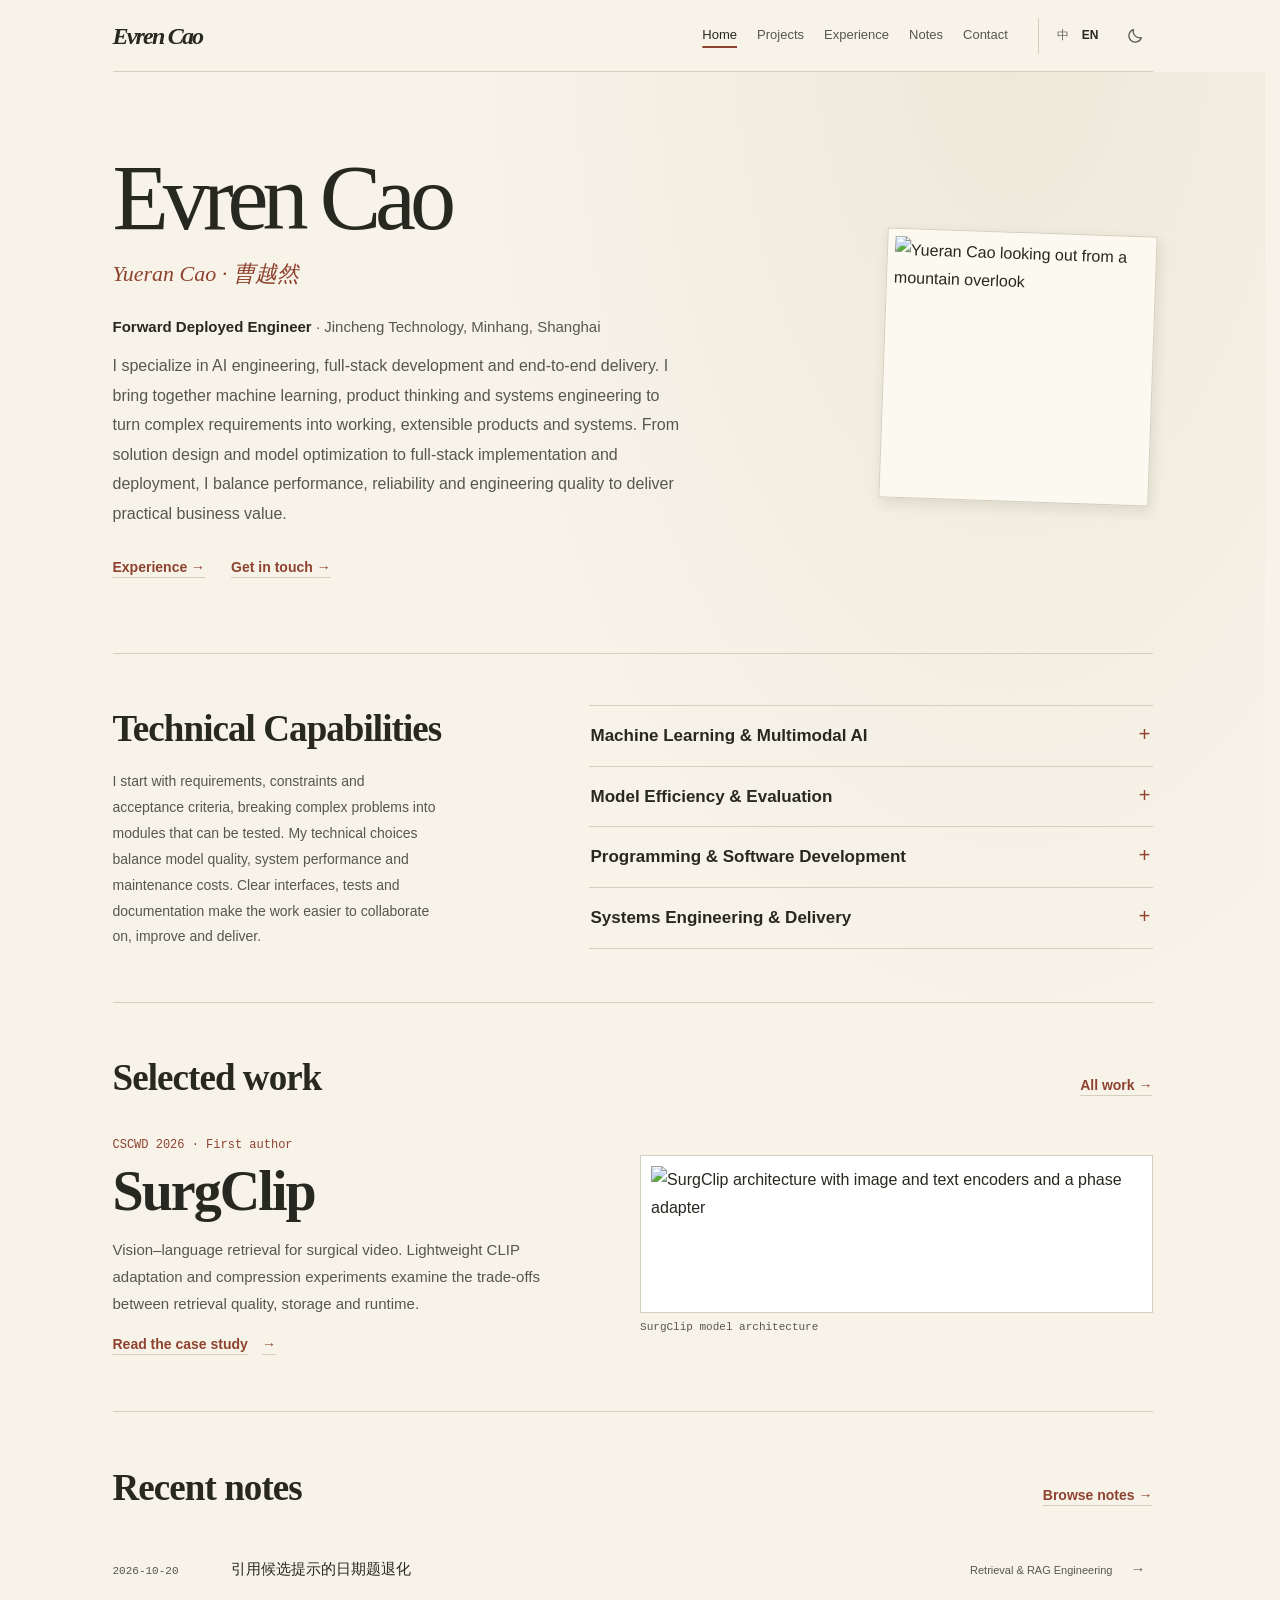
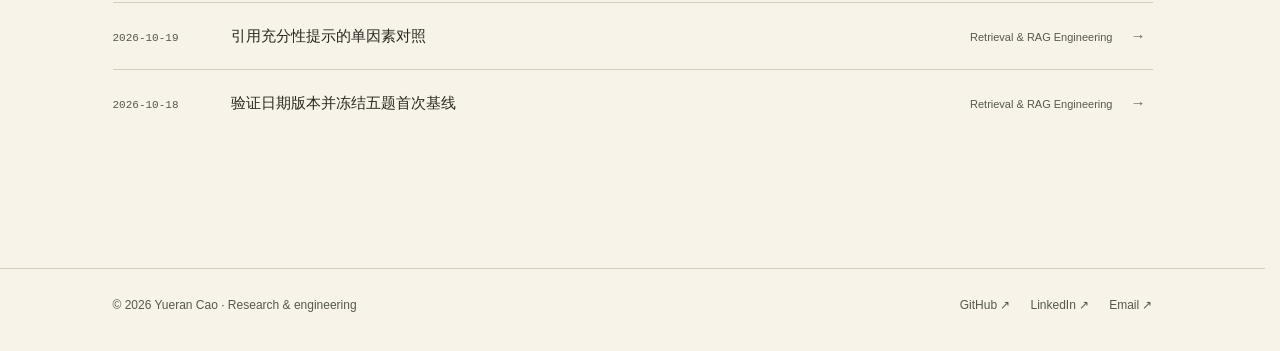
==== en/index.html @ 2ccb67a1 "Give the bilingual portfolio a portrait-led layout and a quieter reading experience" ====
<!doctype html>
<html lang="en"><head>
<meta charset="utf-8"><meta name="viewport" content="width=device-width,initial-scale=1"><title>Yueran Cao · Research &amp; Engineering</title>
<meta name="description" content="Yueran (Evren) Cao, Forward Deployed Engineer at Jincheng Technology. AI engineering, full-stack development and end-to-end delivery, turning complex requirements into working products and systems."><meta name="theme-color" content="#f7f3e9">
<meta property="og:type" content="website"><meta property="og:title" content="Yueran Cao · Research &amp; Engineering"><meta property="og:description" content="Yueran (Evren) Cao, Forward Deployed Engineer at Jincheng Technology. AI engineering, full-stack development and end-to-end delivery, turning complex requirements into working products and systems."><meta property="og:url" content="https://yuerancao2001.github.io/en/"><meta property="og:locale" content="en_US">
<meta property="og:image" content="https://yuerancao2001.github.io/assets/portfolio/og.png?v=work-focus-20261020"><meta property="og:image:width" content="1200"><meta property="og:image:height" content="630"><meta property="og:image:alt" content="Yueran Cao — AI Engineering & Software Systems">
<meta name="twitter:card" content="summary_large_image"><meta name="twitter:title" content="Yueran Cao · Research &amp; Engineering"><meta name="twitter:description" content="Yueran (Evren) Cao, Forward Deployed Engineer at Jincheng Technology. AI engineering, full-stack development and end-to-end delivery, turning complex requirements into working products and systems."><meta name="twitter:image" content="https://yuerancao2001.github.io/assets/portfolio/og.png?v=work-focus-20261020">
<link rel="canonical" href="https://yuerancao2001.github.io/en/"><link rel="alternate" hreflang="zh-CN" href="https://yuerancao2001.github.io/"><link rel="alternate" hreflang="en" href="https://yuerancao2001.github.io/en/"><link rel="alternate" hreflang="x-default" href="https://yuerancao2001.github.io/">
<link rel="icon" type="image/svg+xml" href="/assets/favicon.svg?v=folio-20261118">
<script>try{const p=localStorage.getItem('portfolio-theme');document.documentElement.dataset.theme=p&&p!=='system'?p:(matchMedia('(prefers-color-scheme:dark)').matches?'dark':'light')}catch{}</script>
<link rel="stylesheet" href="/assets/portfolio/site.css?v=folio-20261118">
<script type="application/ld+json">{"@context":"https://schema.org","@type":"Person","name":"Yueran Cao","alternateName":"Evren Cao","url":"https://yuerancao2001.github.io/","image":"https://avatars.githubusercontent.com/u/88085354?v=4","jobTitle":"Forward Deployed Engineer","worksFor":{"@type":"Organization","name":"Jincheng Technology"},"alumniOf":[{"@type":"CollegeOrUniversity","name":"Georgetown University"},{"@type":"CollegeOrUniversity","name":"Xi'an Jiaotong-Liverpool University"}],"sameAs":["https://github.com/YueranCao2001","https://www.linkedin.com/in/yueran-cao-50bb88328/","https://www.kaggle.com/yuerancao2001","https://huggingface.co/YueranCao2001"]}</script>
</head><body data-initial-view="home">
<a class="skip-link" href="#main">Skip to main content</a>
<header class="site-header" id="site-header"><div class="container header-inner"><a class="brand" href="#home"><span class="wordmark">Evren Cao</span></a><nav class="primary-nav" aria-label="Main navigation"><a href="#home" aria-current="page">Home</a><a href="#projects">Projects</a><a href="#experience">Experience</a><a href="#learning">Notes</a><a href="#contact">Contact</a></nav><div class="header-controls"><div class="language-switch"><button type="button" data-language="zh" aria-pressed="false">中</button><button type="button" data-language="en" aria-pressed="true">EN</button></div></div></div></header>
<main id="main" tabindex="-1"><div class="container home-page"><section class="portrait-intro" aria-labelledby="home-title">
    <div class="intro-name"><h1 id="home-title">Evren Cao</h1><p class="alternate-name">Yueran Cao · 曹越然</p></div>
    <div class="intro-bio">
      <p class="job-line">Forward Deployed Engineer <span>· Jincheng Technology, Minhang, Shanghai</span></p>
      <p class="hero-copy">I specialize in AI engineering, full-stack development and end-to-end delivery. I bring together machine learning, product thinking and systems engineering to turn complex requirements into working, extensible products and systems. From solution design and model optimization to full-stack implementation and deployment, I balance performance, reliability and engineering quality to deliver practical business value.</p>
      <div class="intro-links"><a href="#experience">Experience <span aria-hidden="true">→</span></a><a href="#contact">Get in touch <span aria-hidden="true">→</span></a></div>
    </div>
    <div class="portrait-print"><img width="460" height="460" alt="Yueran Cao looking out from a mountain overlook" fetchpriority="high" src="https://avatars.githubusercontent.com/u/88085354?v=4&s=460"></div>
  </section><section class="expertise" id="skills" aria-labelledby="skills-title"><div class="expertise-intro"><h2 id="skills-title">Technical Capabilities</h2><p>I start with requirements, constraints and acceptance criteria, breaking complex problems into modules that can be tested. My technical choices balance model quality, system performance and maintenance costs. Clear interfaces, tests and documentation make the work easier to collaborate on, improve and deliver.</p></div><div class="expertise-list"><details><summary>Machine Learning & Multimodal AI</summary><div class="skill-detail"><p class="skill-copy">I work across computer vision, natural language processing and multimodal learning, connecting model foundations with representation methods and experimental implementation. My interests include vision–language models, LLMs, modality alignment and domain adaptation. Through training, fine-tuning and debugging, I examine how architecture, training strategies and failure modes shape model performance.</p><p class="skill-stack">PyTorch · Transformers · OpenCV</p></div></details><details><summary>Model Efficiency & Evaluation</summary><div class="skill-detail"><p class="skill-copy">I evaluate models across accuracy, robustness, compute and storage. Through quantization, compression, representation optimization, benchmarking and error analysis, I examine the benefits, limits and engineering trade-offs of an approach. I also follow distillation and pruning, emphasizing reproducible experiments, performance analysis and clearly defined evaluation protocols.</p><p class="skill-stack">INT8 · PQ · Benchmarking · Error analysis</p></div></details><details><summary>Programming & Software Development</summary><div class="skill-detail"><p class="skill-copy">Python is my primary language, complemented by C++, Java and SQL. I translate problems into clear data structures, algorithms and module boundaries across data processing, computational logic, database interactions and backend development. I prioritize correctness, runtime efficiency, readability and maintainability, using debugging and testing to improve implementation quality.</p><p class="skill-stack">Python · C++ · Java · SQL<br>NumPy · Pandas · Scikit-learn</p></div></details><details><summary>Systems Engineering & Delivery</summary><div class="skill-detail"><p class="skill-copy">I connect requirements, software implementation and runtime environments across the path from development to deployment. My experience covers backend development, API design, database interactions, component integration, containerization and integration testing. Clear interface contracts, version control, continuous integration and technical documentation support stable operation, extensibility and maintenance.</p><p class="skill-stack">FastAPI · Docker · Linux · Git<br>REST API · SQL · GitHub Actions</p></div></details></div></section></div></main>
<noscript><div class="container noscript-message"><p>Interactive navigation and the notebook reader require JavaScript. You can also explore the original work below.</p><p><a href="https://github.com/YueranCao2001/surgclip">SurgClip ↗</a> · <a href="https://github.com/YueranCao2001/learning-record">Learning notes ↗</a> · <a href="mailto:yuerancao2001@163.com">Email ↗</a></p></div></noscript>
<footer class="site-footer" id="site-footer"><div class="container footer-inner"><span>© 2026 Yueran Cao</span><div class="footer-links"><a href="https://github.com/YueranCao2001">GitHub ↗</a><a href="mailto:yuerancao2001@163.com">Email ↗</a></div></div></footer>
<div class="reading-progress" id="reading-progress" aria-hidden="true" hidden></div><div id="toast" class="toast" role="status" aria-live="polite" hidden></div>
<script type="module" src="/assets/portfolio/app.js?v=folio-20261118"></script>
</body></html>
---- assets/portfolio/site.css ----
/* Evren Cao — a quiet, content-first portfolio. */
:root{color-scheme:light;--bg:#f7f8fa;--surface:#fff;--surface-soft:#f0f2f5;--text:#1c2027;--muted:#616976;--faint:#7a818c;--line:#dfe3e9;--accent:#1663c7;--accent-soft:#eaf2ff;--header:rgba(247,248,250,.92);--shadow:0 8px 32px #1b2b4410;--radius:18px;--sans:-apple-system,BlinkMacSystemFont,"Segoe UI","PingFang SC","Microsoft YaHei",sans-serif;--mono:"SFMono-Regular",Consolas,"Liberation Mono",monospace}
:root[data-theme="dark"]{color-scheme:dark;--bg:#111318;--surface:#191c23;--surface-soft:#21252e;--text:#e9edf3;--muted:#a8b0bd;--faint:#939dad;--line:#303641;--accent:#82b5ff;--accent-soft:#20334e;--header:rgba(17,19,24,.94);--shadow:0 8px 32px #0002}
*{box-sizing:border-box}html{scroll-padding-top:112px;scrollbar-gutter:stable}body{margin:0;background:var(--bg);color:var(--text);font:16px/1.75 var(--sans);-webkit-font-smoothing:antialiased}button,input,select{font:inherit}button,a,input,select{-webkit-tap-highlight-color:transparent}a{color:var(--accent);text-underline-offset:4px}a:hover{text-decoration-thickness:2px}button{cursor:pointer}button:disabled{cursor:wait;opacity:.6}a,button,input,select{touch-action:manipulation}button:focus-visible,a:focus-visible,input:focus-visible,select:focus-visible,summary:focus-visible{outline:3px solid var(--accent);outline-offset:4px}a,button{transition:background .16s ease,color .16s ease,border-color .16s ease,box-shadow .16s ease}button:active,.button:active{transform:translateY(1px)}img{max-width:100%;height:auto}svg{vertical-align:middle}h1,h2,h3,h4,p{margin:0}h1,h2,h3,h4{color:var(--text);line-height:1.3}h1{font-size:clamp(36px,5.3vw,58px);font-weight:650;letter-spacing:-.055em}h2{font-size:28px;font-weight:650;letter-spacing:-.035em}h3{font-size:19px;font-weight:630;letter-spacing:-.02em}h4{font-size:16px;font-weight:650}p+p{margin-top:16px}ul,ol{padding-left:22px}button{color:inherit}::selection{background:var(--accent-soft);color:var(--text)}[hidden]{display:none!important}.wrap,.container{width:min(1040px,calc(100% - 56px));margin-inline:auto}.sr-only{position:absolute;width:1px;height:1px;overflow:hidden;clip-path:inset(50%);white-space:nowrap}.skip-link{position:fixed;z-index:99;left:20px;top:-80px;padding:10px 16px;border-radius:10px;background:var(--surface);color:var(--accent)}.skip-link:focus{top:12px}.site-header{position:sticky;top:0;z-index:30;background:var(--header);border-bottom:1px solid var(--line);backdrop-filter:blur(18px);-webkit-backdrop-filter:blur(18px)}.header-inner{display:flex;align-items:center;gap:28px;min-height:76px}.brand{display:flex;align-items:center;gap:10px;font-size:15px;font-weight:650;letter-spacing:-.02em;text-decoration:none;color:var(--text);white-space:nowrap}.brand-mark{display:grid;place-items:center;width:31px;height:31px;border:1px solid var(--line);border-radius:10px;background:var(--surface);font-size:11px;letter-spacing:-.03em}.primary-nav{display:flex;gap:3px;margin-left:auto}.primary-nav a{display:flex;align-items:center;justify-content:center;min-height:40px;padding:7px 12px;border-radius:9px;font-size:13px;font-weight:550;color:var(--muted);text-decoration:none;white-space:nowrap}.primary-nav a:hover{background:var(--surface-soft);color:var(--text)}.primary-nav a[aria-current="page"]{color:var(--text);background:var(--surface)}.header-controls{display:flex;align-items:center;gap:12px}.language-switch{display:flex;border-left:1px solid var(--line);padding-left:12px;gap:1px}.language-switch button{border:0;background:none;color:var(--faint);font-size:12px;padding:5px 6px;min-height:36px}.language-switch button[aria-pressed="true"]{color:var(--text);font-weight:700}.icon-button{display:inline-flex;justify-content:center;align-items:center;width:36px;height:36px;border:0;background:none;border-radius:9px;color:var(--muted)}.icon-button:hover{background:var(--surface-soft);color:var(--text)}.icon{width:18px;height:18px;fill:none;stroke:currentColor;stroke-width:1.6;stroke-linecap:round;stroke-linejoin:round}main{min-height:65vh;padding:0 0 80px}main:focus{outline:none}.page-enter{animation:page-in .2s ease-out both}@keyframes page-in{from{opacity:.55;transform:translateY(4px)}to{opacity:1;transform:none}}.eyebrow{font-family:var(--mono);font-size:11px;font-weight:550;letter-spacing:.1em;line-height:1.6;text-transform:uppercase;color:var(--muted);margin-bottom:13px}.page-heading{padding:60px 0 36px;max-width:760px}.page-heading h1{margin-bottom:18px}.lede,.intro{font-size:17px;line-height:1.85;color:var(--muted);max-width:720px}.page-heading .lede{margin-top:16px}.text-link,.plain-link{display:inline-flex;align-items:center;gap:8px;text-decoration:none;font-size:14px;font-weight:550}.button{display:inline-flex;align-items:center;justify-content:center;gap:9px;min-height:44px;padding:10px 17px;border:1px solid transparent;border-radius:10px;background:var(--accent);color:white;font-size:14px;font-weight:600;text-decoration:none}.button:hover{filter:brightness(.97)}:root[data-theme="dark"] .button{color:#101b2b}.button-secondary{background:var(--surface);color:var(--text);border-color:var(--line)}:root[data-theme="dark"] .button-secondary{color:var(--text)}.button-secondary:hover{background:var(--surface-soft);filter:none}.actions{display:flex;align-items:center;flex-wrap:wrap;gap:14px;margin-top:25px}.home-hero{display:grid;grid-template-columns:minmax(0,1fr) 230px;gap:80px;align-items:start;padding:76px 0 56px}.identity-line{display:flex;align-items:center;gap:13px;margin-bottom:28px}.avatar{width:48px;height:48px;border-radius:50%;border:1px solid var(--line);object-fit:cover}.identity-line strong{display:block;font-size:15px;font-weight:600}.identity-line small{display:block;font-size:12px;color:var(--muted)}.home-hero h1{font-size:clamp(38px,4.6vw,55px);line-height:1.23;letter-spacing:-.05em;margin-bottom:22px;text-wrap:balance}.hero-copy{font-size:17px;color:var(--muted);line-height:1.9;max-width:650px}.hero-aside{padding-top:84px}.fact-row{padding:15px 0;border-bottom:1px solid var(--line)}.fact-row:first-child{padding-top:0}.fact-row small{display:block;font-size:11px;color:var(--muted);margin-bottom:5px}.fact-row strong{font-size:14px;line-height:1.5;font-weight:600;display:block}.fact-row p{font-size:12px;color:var(--muted);line-height:1.6;margin-top:3px}.fact-row a{color:inherit;text-decoration:none}.fact-row a:hover{color:var(--accent)}.home-section{padding:38px 0;border-top:1px solid var(--line)}.section-heading{display:flex;align-items:baseline;justify-content:space-between;gap:24px;margin-bottom:24px}.section-heading h2{font-size:21px}.section-heading .text-link{font-size:13px;white-space:nowrap}.project-feature{display:grid;grid-template-columns:1.5fr 1fr;background:var(--surface);border:1px solid var(--line);border-radius:var(--radius);overflow:hidden;color:inherit;text-decoration:none}.project-feature:hover{border-color:var(--accent);box-shadow:var(--shadow)}.project-feature-copy{padding:32px}.project-feature .eyebrow{color:var(--accent);margin-bottom:12px}.project-feature h3{font-size:34px;letter-spacing:-.05em;margin-bottom:9px}.project-feature h4{font-size:17px;font-weight:550;margin-bottom:15px}.project-feature p{font-size:14px;line-height:1.8;color:var(--muted)}.project-feature-footer{display:flex;gap:14px;align-items:center;margin-top:24px;color:var(--accent);font-size:13px;font-weight:600}.project-feature-art{background:var(--surface-soft);display:flex;flex-direction:column;justify-content:center;gap:15px;padding:38px;border-left:1px solid var(--line)}.pipeline-row{display:flex;gap:7px;align-items:center;justify-content:center}.pipeline-node{display:grid;place-items:center;min-width:74px;min-height:45px;border:1px solid var(--line);border-radius:10px;background:var(--surface);font:11px/1.3 var(--mono);text-align:center;padding:8px}.pipeline-node.primary{border-color:var(--accent);color:var(--accent)}.pipeline-arrow{color:var(--faint);font-size:14px}.pipeline-caption{text-align:center;font:10px/1.6 var(--mono);letter-spacing:.08em;color:var(--muted)}.home-about{display:grid;grid-template-columns:1fr 2fr;gap:64px}.home-about>p{color:var(--muted);line-height:1.9}.mini-facts{display:flex;flex-wrap:wrap;gap:10px 20px;margin-top:20px;color:var(--muted);font-size:13px}.home-latest .note-row:last-child{border-bottom:0}.section{display:grid;grid-template-columns:215px minmax(0,1fr);gap:48px;padding:45px 0;border-top:1px solid var(--line)}.section-mark h2{font-size:24px;margin-bottom:10px}.section-mark>p:last-child:not(.eyebrow){color:var(--muted);font-size:13px}.section-body{min-width:0}.section-body>p{color:var(--muted)}.section-body>.lead{font-size:21px;line-height:1.75;letter-spacing:-.02em;color:var(--text);margin-bottom:20px}.skill-grid{display:grid;grid-template-columns:1fr 1fr;gap:28px 30px}.skill-grid>div{padding:0 0 26px;border-bottom:1px solid var(--line);min-width:0}.skill-grid h3{font-size:17px;line-height:1.5}.skill-copy{font-size:14px;line-height:1.85;color:var(--muted);margin-top:12px!important}.skill-stack{font:11px/1.9 var(--mono);color:var(--faint);margin-top:16px!important}.experience{position:relative;padding:0 0 34px;margin:0 0 32px;border-bottom:1px solid var(--line)}.experience:last-child{margin:0;padding-bottom:0;border-bottom:0}.experience-dot{display:none}.item-top{display:flex;justify-content:space-between;gap:20px;align-items:baseline}.item-top h3,.experience-body>h3{font-size:18px}.date{font:11px/1.7 var(--mono);white-space:nowrap;color:var(--muted)}.organization{color:var(--accent);font-size:13px;margin:8px 0 14px}.experience-body>p:not(.organization):not(.date),.research-role>p{color:var(--muted);font-size:14px;line-height:1.9}.fde-highlights{display:flex;gap:8px;flex-wrap:wrap;margin-top:16px}.fde-highlights span,.tag{border:1px solid var(--line);border-radius:6px;font-size:11px;line-height:1.5;padding:4px 8px;color:var(--muted);background:var(--surface)}details>summary{cursor:pointer;list-style:none;color:var(--accent);font-size:13px;font-weight:550;padding:14px 0;min-height:44px}details>summary::-webkit-details-marker{display:none}details>summary::before{content:"+";display:inline-block;margin-right:9px;width:10px}details[open]>summary::before{content:"−"}.fde-details{margin-top:9px}.fde-responsibilities{list-style:none;margin:0;padding:5px 0 0;display:grid;grid-template-columns:1fr 1fr;gap:23px 26px}.fde-responsibilities h4{font-size:14px;margin-bottom:7px}.fde-responsibilities p{color:var(--muted);font-size:13px;line-height:1.85}.research-role{padding-top:16px}.research-role+.research-role{margin-top:21px;border-top:1px solid var(--line);padding-top:22px}.research-role .item-top{margin-bottom:10px}.research-role h4{font-size:15px}.education-item{padding-bottom:28px;margin-bottom:28px;border-bottom:1px solid var(--line)}.education-item:last-child{border:0;margin:0;padding:0}.degree{font-size:14px;margin:8px 0 12px}.description{font-size:14px;line-height:1.85;color:var(--muted)}.contact-section{border:0;padding-top:20px}.contact-section .section-mark{display:none}.contact-section{display:block;max-width:780px}.contact-text{font-size:21px;line-height:1.8;letter-spacing:-.02em;margin-bottom:35px}.contact-email-list{list-style:none;padding:0;margin:10px 0 0}.contact-email-row{display:flex;gap:20px;align-items:center;justify-content:space-between;border-top:1px solid var(--line);padding:18px 0}.contact-email-info{min-width:0}.email-service{display:block;font:11px/1.6 var(--mono);color:var(--muted);margin-bottom:5px}.contact-link{font-size:19px;letter-spacing:-.02em;overflow-wrap:anywhere;text-decoration:none;color:var(--text)}.contact-link:hover{color:var(--accent)}.copy-email,.share-project{border:1px solid var(--line);border-radius:8px;background:var(--surface);padding:8px 11px;display:flex;gap:8px;align-items:center;font-size:12px;min-height:38px;white-space:nowrap;color:var(--muted)}.copy-email:hover,.share-project:hover{color:var(--accent);border-color:var(--accent)}.contact-bottom{display:flex;flex-wrap:wrap;gap:12px 20px;border-top:1px solid var(--line);padding-top:25px;margin-top:8px}.contact-bottom a{font-size:14px;text-decoration:none}.contact-bottom>span{font-size:12px;color:var(--muted);margin-left:auto}.interests{font-size:14px;color:var(--muted);margin-top:30px!important}.copy-feedback,.share-project-status{font-size:12px;color:var(--accent)}.copy-feedback:empty,.share-project-status:empty{display:none}.site-footer{border-top:1px solid var(--line);padding:26px 0 35px}.footer-inner{display:flex;justify-content:space-between;gap:20px;font-size:12px;color:var(--muted)}.footer-links{display:flex;gap:20px}.footer-links a{color:var(--muted);text-decoration:none}.footer-links a:hover{color:var(--accent)}.toast{position:fixed;left:50%;bottom:28px;transform:translateX(-50%);z-index:80;background:var(--text);color:var(--bg);border-radius:12px;padding:10px 18px;box-shadow:var(--shadow);font-size:13px;max-width:calc(100% - 40px);text-align:center}.back-link{display:inline-flex;align-items:center;gap:8px;text-decoration:none;color:var(--muted);font-size:13px;padding:28px 0 8px}.back-link:hover{color:var(--accent)}
/* Research case study */
.project-page .wrap{width:100%}.project-page .hero{padding:26px 0 32px}.project-page .hero .eyebrow{margin-bottom:22px}.hero-grid{display:grid;grid-template-columns:1.3fr 1fr;gap:48px;align-items:start}.project-page .hero h1{font-size:58px;letter-spacing:-.065em;margin-bottom:12px}.project-page .hero h1 span{color:var(--accent)}.project-page .hero h2{font-size:24px;line-height:1.5;margin-bottom:20px;letter-spacing:-.03em}.project-page .intro{font-size:15px;line-height:1.85}.project-page .actions{gap:12px}.result-card{border:1px solid var(--line);border-radius:var(--radius);background:var(--surface);padding:26px}.card-top{display:flex;align-items:center;justify-content:space-between;gap:8px;font:10px/1.5 var(--mono);color:var(--muted)}.metric-switch{display:flex;gap:2px;background:var(--surface-soft);padding:3px;border-radius:7px}.metric-switch button{border:0;border-radius:5px;background:none;color:var(--muted);padding:4px 8px;font:11px/1.5 var(--mono);min-height:28px}.metric-switch button[aria-pressed="true"]{background:var(--surface);color:var(--text);box-shadow:0 1px 4px #0001}.score{font-size:65px;font-weight:600;letter-spacing:-.065em;line-height:1.2;margin:24px 0 8px!important;color:var(--text)}.score small{font-size:23px;font-weight:400;letter-spacing:-.03em;margin-left:5px;color:var(--muted)}.eval-scope{font-size:11px;color:var(--accent);background:var(--accent-soft);padding:5px 9px;display:inline-block;border-radius:6px;margin:0 0 9px!important}.score-label{font-size:13px;color:var(--muted);margin:0!important}.bar-group{margin-top:23px}.bar-row{display:grid;grid-template-columns:57px 1fr 53px;align-items:center;gap:9px;font-size:11px;margin-bottom:13px}.bar-row>span{color:var(--muted)}.bar-row strong{text-align:right;font-size:11px;font-variant-numeric:tabular-nums}.track{height:5px;border-radius:4px;overflow:hidden;background:var(--surface-soft)}.fill{height:100%;border-radius:4px;background:var(--faint);transition:width .2s ease}.fill.adapted{background:var(--accent)}.result-note{margin-top:18px!important;color:var(--muted);font-size:11px;line-height:1.8}.result-note a{margin-left:5px}.hero-bottom{border-top:1px solid var(--line);margin-top:32px;padding-top:18px;display:flex;justify-content:space-between;gap:20px;align-items:center;font-size:12px}.tags{display:flex;gap:6px;flex-wrap:wrap}.hero-bottom>a{text-decoration:none}.project-meta{display:grid;grid-template-columns:repeat(4,1fr);gap:22px;margin:0;padding:24px 0 32px;border-top:1px solid var(--line)}.project-meta>div{min-width:0}.project-meta dt{color:var(--muted);font-size:11px;margin-bottom:7px}.project-meta dd{margin:0;font-size:13px;font-weight:550;line-height:1.7}.project-page .section p{font-size:15px;line-height:1.9}.project-page .section .lead{font-size:20px}.mini-grid{display:grid;grid-template-columns:1fr 1fr;gap:25px;margin-top:28px}.mini-grid>div{border-top:1px solid var(--line);padding-top:20px}.mini-grid h3{font-size:16px;margin-bottom:9px}.mini-grid p{font-size:13px!important;color:var(--muted)}.method-list{list-style:none;padding:0;margin:0}.method-list li{display:flex;gap:18px;margin-bottom:26px}.step{font:12px/1.6 var(--mono);color:var(--accent);padding-top:4px;flex-shrink:0}.method-list h3{font-size:17px;margin-bottom:8px}.method-list p{color:var(--muted)}.architecture{margin:32px 0 0;padding:14px;background:var(--surface);border:1px solid var(--line);border-radius:12px}.architecture img{display:block;width:100%;height:auto;background:white;border-radius:5px}.architecture figcaption{display:flex;justify-content:space-between;flex-wrap:wrap;gap:8px;margin-top:14px;font-size:10px;color:var(--muted)}.table-scroll{overflow-x:auto;border:1px solid var(--line);border-radius:12px;padding:20px;background:var(--surface)}table{border-collapse:collapse;width:100%;font-size:13px}th,td{padding:13px 12px;text-align:right;border-bottom:1px solid var(--line);font-variant-numeric:tabular-nums;white-space:nowrap}th:first-child,td:first-child{text-align:left}thead th{color:var(--muted);font-size:12px;font-weight:500}tbody tr:last-child td{border-bottom:0}.highlight{background:var(--accent-soft)}.table-caption{font-size:11px!important;color:var(--muted);margin-top:10px!important}.metrics{display:grid;grid-template-columns:1fr 1fr;gap:20px;margin-top:30px}.metric{padding:24px;border:1px solid var(--line);background:var(--surface);border-radius:12px}.metric .eyebrow{font-size:10px!important;margin-bottom:12px}.metric-number{font-size:40px!important;font-weight:650;letter-spacing:-.05em;line-height:1.3!important;margin:0 0 13px!important}.metric-number span{font-size:17px;margin-left:4px;color:var(--muted)}.metric h3{font-size:15px;margin-bottom:9px}.metric>p:not(.metric-number):not(.eyebrow){font-size:12px!important;color:var(--muted)}.metric a{font-size:12px;display:inline-block;margin-top:14px;text-decoration:none}.research-note,.insight{margin-top:25px;padding:20px 0 0;border-top:1px solid var(--line)}.research-note{border-left:3px solid var(--accent);border-top:0;background:var(--accent-soft);padding:19px 20px;border-radius:0 10px 10px 0}.research-note h3,.insight h3{font-size:16px;margin-bottom:9px}.research-note p,.insight p{font-size:13px!important;color:var(--muted)}.publication{border:1px solid var(--line);background:var(--surface);border-radius:14px;padding:28px}.publication h3{font-size:22px;line-height:1.5;letter-spacing:-.025em;margin:12px 0 18px}.pub-label{font:11px/1.6 var(--mono)!important;color:var(--accent)}.authors,.venue{font-size:12px!important;color:var(--muted)}.pub-actions{display:flex;flex-wrap:wrap;gap:18px;margin-top:20px;font-size:13px}.pub-actions a{text-decoration:none}.publication pre{background:var(--surface-soft);padding:18px;border-radius:8px;overflow:auto;font:12px/1.7 var(--mono);white-space:pre}.sources{font-size:11px!important;margin-top:18px!important;color:var(--muted)}.sources a{margin-left:7px}
/* Notebook library and reader */
.notes-toolbar{display:flex;align-items:center;justify-content:space-between;flex-wrap:wrap;gap:16px;margin-bottom:18px}.segmented{display:inline-flex;gap:3px;padding:4px;background:var(--surface-soft);border:1px solid var(--line);border-radius:11px}.segmented button{min-height:36px;padding:7px 16px;border:0;border-radius:7px;background:transparent;color:var(--muted);font-size:13px;font-weight:550;white-space:nowrap}.segmented button[aria-pressed="true"],.segmented button[aria-selected="true"],.segmented .active{background:var(--surface);color:var(--text);box-shadow:0 1px 5px #0001}.search-field{display:flex;align-items:center;gap:10px;min-width:220px;position:relative}.search-field input,input.search-field{width:100%;min-height:44px;border:1px solid var(--line);border-radius:10px;background:var(--surface);color:var(--text);padding:10px 14px;font-size:13px}.search-field input::placeholder{color:var(--faint)}.search-field input[type="search"]{appearance:none;-webkit-appearance:none}.notes-status{font-size:12px;color:var(--muted);min-height:22px;margin:15px 0 24px}.notes-actions{display:flex;gap:16px;align-items:center;flex-wrap:wrap}.notes-actions .button{font-size:12px;min-height:36px;padding:6px 12px}.notes-actions a{font-size:12px}.notes-language-note{font-size:12px;color:var(--faint);margin-top:8px}.notes-filters{display:flex;flex-wrap:wrap;gap:7px;margin:0 0 25px}.notes-filters button{border:1px solid var(--line);background:var(--surface);color:var(--muted);border-radius:7px;min-height:34px;padding:5px 10px;font-size:12px}.notes-filters button[aria-pressed="true"]{color:var(--accent);background:var(--accent-soft);border-color:var(--accent)}.topic-section{margin-top:36px;scroll-margin-top:130px}.topic-header{display:flex;align-items:baseline;justify-content:space-between;gap:18px;margin-bottom:12px;padding-bottom:10px;border-bottom:1px solid var(--line)}.topic-header h2{font-size:18px;letter-spacing:-.02em}.topic-header small,.topic-header .count{font-size:12px;color:var(--muted);font-family:var(--mono);margin-left:9px}.topic-header a{font-size:12px;text-decoration:none}.topic-description{font-size:13px;color:var(--muted);margin-bottom:18px}.notes-list{list-style:none;padding:0;margin:0}.note-row{display:grid;grid-template-columns:100px minmax(0,1fr) auto;gap:18px;align-items:baseline;padding:20px 8px;border-bottom:1px solid var(--line);text-decoration:none;color:var(--text);border-radius:5px;min-width:0}.note-row:hover{background:var(--surface);color:var(--accent)}.note-date{font:11px/1.8 var(--mono);color:var(--muted);white-space:nowrap}.note-title{font-size:15px;font-weight:550;line-height:1.65;overflow-wrap:anywhere;min-width:0}.note-topic{font-size:11px;color:var(--muted);max-width:180px;text-align:right;line-height:1.7}.note-arrow{font-size:15px;color:var(--faint)}.notes-empty{padding:50px 20px;text-align:center;border:1px dashed var(--line);border-radius:12px;color:var(--muted)}.notes-empty p{margin-bottom:15px}.reader-back{display:inline-flex;align-items:center;gap:8px;margin:30px 0 24px;font-size:13px;color:var(--muted);background:none;border:0;text-decoration:none;min-height:36px;padding:0}.reader-header{max-width:760px;margin:0 auto 36px}.reader-header h1{font-size:clamp(28px,4vw,41px);line-height:1.45;letter-spacing:-.035em;overflow-wrap:anywhere;margin-bottom:18px}.reader-meta{display:flex;align-items:center;flex-wrap:wrap;gap:12px 20px;font-size:12px;color:var(--muted)}.reader-meta a{text-decoration:none}.reader-toc{max-width:760px;margin:0 auto 30px;padding:16px 20px;border:1px solid var(--line);border-radius:10px;background:var(--surface)}.reader-toc summary{padding:0;min-height:26px}.reader-toc nav,.reader-toc ul{margin-top:10px;display:grid;gap:6px}.reader-toc a{font-size:13px;text-decoration:none;color:var(--muted);overflow-wrap:anywhere}.reader-toc a:hover{color:var(--accent)}.markdown-body{max-width:760px;margin:0 auto;color:var(--text);font-size:16px;line-height:1.95;overflow-wrap:anywhere}.markdown-body h1,.markdown-body h2,.markdown-body h3,.markdown-body h4{scroll-margin-top:120px;line-height:1.5;letter-spacing:-.025em}.markdown-body h1{font-size:32px;margin:0 0 26px}.markdown-body h2{font-size:25px;margin:42px 0 18px;padding-bottom:10px;border-bottom:1px solid var(--line)}.markdown-body h3{font-size:20px;margin:30px 0 14px}.markdown-body h4{font-size:17px;margin:25px 0 12px}.markdown-body p,.markdown-body ul,.markdown-body ol{margin:15px 0}.markdown-body li+li{margin-top:5px}.markdown-body blockquote{margin:24px 0;border-left:3px solid var(--line);padding:3px 20px;color:var(--muted)}.markdown-body code{font: .86em/1.7 var(--mono);background:var(--surface-soft);padding:2px 5px;border-radius:4px;overflow-wrap:anywhere}.markdown-body pre{position:relative;max-width:100%;overflow:auto;padding:20px;margin:24px 0;border:1px solid var(--line);background:var(--surface);border-radius:12px;tab-size:2;white-space:pre}.markdown-body pre code{display:block;padding:0;background:none;font-size:12px;overflow-wrap:normal;word-break:normal;min-width:0}.markdown-body .code-copy{border:1px solid var(--line);background:var(--surface);border-radius:6px;padding:4px 8px;position:absolute;top:7px;right:7px;color:var(--muted);font-size:10px}.markdown-body img{display:block;max-height:650px;max-width:100%;width:auto;object-fit:contain;margin:25px auto;border-radius:6px}.markdown-body table{display:block;max-width:100%;overflow-x:auto;border:1px solid var(--line);border-radius:8px;margin:22px 0}.markdown-body th,.markdown-body td{text-align:left;min-width:100px;white-space:normal;font-size:13px;line-height:1.7}.markdown-body th{background:var(--surface-soft);color:var(--text);font-weight:600}.markdown-body hr{border:0;border-top:1px solid var(--line);margin:35px 0}.markdown-body .katex-display{max-width:100%;overflow-x:auto;overflow-y:hidden;padding:8px 0}.markdown-body .katex{font-size:1.05em}.reading-progress{position:fixed;top:0;left:0;height:2px;width:100%;transform:scaleX(0);transform-origin:left;background:var(--accent);z-index:60;pointer-events:none}.archive-intro{max-width:670px}.project-list{margin-top:6px}.note-count{font:12px/1.6 var(--mono);color:var(--muted)}
@media(max-width:1000px){.header-inner{gap:14px}.primary-nav a{padding-inline:9px}.home-hero{gap:38px;grid-template-columns:minmax(0,1fr) 200px}.section{grid-template-columns:180px minmax(0,1fr);gap:32px}.hero-grid{gap:28px;grid-template-columns:1.1fr 1fr}.project-feature-art{padding:25px}.pipeline-node{min-width:62px}.home-about{gap:32px}.note-topic{max-width:140px}}
@media(max-width:760px){html{scroll-padding-top:138px}.container,.wrap{width:calc(100% - 40px)}.header-inner{min-height:0;padding-top:12px;gap:0;display:grid;grid-template-columns:1fr auto}.brand{font-size:14px}.brand-mark{width:29px;height:29px}.header-controls{grid-column:2;grid-row:1;gap:8px}.primary-nav{grid-column:1/-1;grid-row:2;width:100%;margin:9px 0 9px;justify-content:space-between;gap:2px}.primary-nav a{padding:7px 8px;min-height:35px;font-size:12px}.language-switch{border:0;padding:0}.language-switch button{min-height:32px}.icon-button{width:32px;height:32px}.home-hero{grid-template-columns:1fr;gap:28px;padding:43px 0 35px}.home-hero h1{font-size:39px;line-height:1.3}.identity-line{margin-bottom:23px}.hero-copy{font-size:15px;line-height:1.9}.hero-aside{padding:0;display:grid;grid-template-columns:repeat(3,1fr);gap:16px}.fact-row{border-bottom:0;border-top:1px solid var(--line);padding:14px 0 0}.fact-row:first-child{padding-top:14px}.fact-row strong{font-size:12px}.fact-row p{font-size:11px}.fact-row small{font-size:10px}.actions{margin-top:22px}.button{font-size:13px;padding:9px 14px}.home-section{padding:30px 0}.home-about{display:block}.home-about h2{margin-bottom:18px}.home-about>p{font-size:15px}.project-feature{grid-template-columns:1fr}.project-feature-art{border-left:0;border-top:1px solid var(--line);padding:20px 24px;gap:10px}.project-feature-copy{padding:25px}.project-feature h3{font-size:30px}.project-feature h4{font-size:16px}.project-feature p{font-size:13px}.pipeline-row{gap:12px}.pipeline-node{min-width:95px;min-height:36px}.pipeline-caption{font-size:9px}.section-heading{gap:12px;margin-bottom:19px}.section-heading h2{font-size:20px}.section-heading .text-link{font-size:12px}.page-heading{padding:38px 0 28px}.page-heading h1{font-size:37px}.lede{font-size:15px}.section{display:block;padding:32px 0}.section-mark{margin-bottom:26px}.section-mark .eyebrow{font-size:10px;margin-bottom:7px}.section-mark h2{font-size:24px;margin-bottom:6px}.skill-grid{gap:23px}.skill-copy{font-size:13px}.skill-grid h3{font-size:16px}.skill-stack{font-size:10px}.item-top{display:block}.item-top .date{display:block;margin-top:6px}.experience{padding-bottom:27px;margin-bottom:26px}.experience-body>p:not(.organization):not(.date),.research-role>p{font-size:14px}.fde-responsibilities{gap:20px}.research-role .item-top{margin-bottom:12px}.contact-section{padding-top:0}.contact-text{font-size:18px;margin-bottom:25px}.contact-link{font-size:16px}.copy-email{font-size:11px;min-height:36px;padding:7px 9px}.contact-email-row{gap:12px}.contact-bottom>span{margin-left:0}.footer-inner{flex-wrap:wrap;gap:12px}.footer-links{gap:20px}.site-footer{padding:22px 0 30px}.hero-grid{display:block}.project-page .hero{padding-top:20px}.project-page .hero h1{font-size:49px}.project-page .hero h2{font-size:22px}.project-page .intro{font-size:14px}.result-card{margin-top:30px;padding:24px}.score{font-size:61px}.hero-bottom{align-items:flex-start;flex-direction:column;gap:14px}.project-meta{grid-template-columns:1fr 1fr;gap:23px 18px;padding-bottom:28px}.project-page .section .lead{font-size:19px}.project-page .section p{font-size:14px}.metrics{gap:13px}.metric{padding:19px}.metric-number{font-size:34px!important}.publication{padding:22px}.publication h3{font-size:20px}.publication pre{font-size:10px}.table-scroll{padding:12px}.architecture{padding:10px}.note-row{grid-template-columns:78px minmax(0,1fr);gap:12px;padding:17px 4px}.note-title{font-size:14px}.note-date{font-size:10px}.note-topic{grid-column:2;text-align:left;max-width:none;margin-top:-9px;font-size:10px}.note-arrow{display:none}.notes-toolbar{gap:12px;align-items:stretch}.search-field{min-width:0;flex:1}.segmented{flex-shrink:0}.segmented button{padding-inline:13px;font-size:12px}.topic-header{align-items:flex-start}.topic-header h2{font-size:17px}.topic-header a{flex-shrink:0;font-size:11px}.reader-back{margin-top:25px}.reader-header h1{font-size:29px}.markdown-body{font-size:15px;line-height:1.9}.markdown-body h2{font-size:23px}.markdown-body h3{font-size:19px}.markdown-body pre{padding:17px}.reader-toc{padding:14px 16px}.toast{bottom:18px;font-size:12px}}
@media(max-width:480px){.container,.wrap{width:calc(100% - 32px)}.home-hero h1{font-size:35px}.hero-aside{grid-template-columns:1fr;gap:0}.fact-row{display:grid;grid-template-columns:70px 1fr;column-gap:12px;padding:10px 0!important;align-items:baseline}.fact-row small{grid-column:1;grid-row:1/3;font-size:11px}.fact-row strong{font-size:13px}.fact-row p{grid-column:2;font-size:11px}.skill-grid{grid-template-columns:1fr}.skill-copy{font-size:14px}.skill-grid h3{font-size:17px}.skill-stack{font-size:11px}.fde-responsibilities{grid-template-columns:1fr}.metrics,.mini-grid{grid-template-columns:1fr}.metric-number{font-size:39px!important}.contact-link{font-size:15px}.copy-email{padding:6px 8px}.copy-email span:first-child{display:none}.pipeline-node{min-width:68px}.pipeline-row{gap:8px}.project-feature-copy{padding:22px}.primary-nav a{padding-inline:6px;font-size:11px}.notes-toolbar{flex-direction:column}.search-field{width:100%}.segmented{align-self:flex-start}.notes-actions{gap:12px}.topic-header{flex-wrap:wrap;gap:6px}.topic-header h2{font-size:16px}.page-heading h1{font-size:34px}.hero-copy{font-size:15px}.home-about>p{font-size:14px}.contact-bottom a{font-size:13px}.reader-meta{font-size:11px;gap:8px 15px}.reader-header h1{font-size:26px}.markdown-body h1{font-size:27px}.markdown-body pre code{font-size:11px}}
@media(prefers-reduced-motion:reduce){*,*::before,*::after{animation:none!important;transition:none!important;scroll-behavior:auto!important}button:active,.button:active{transform:none}}
@media print{.site-header,.site-footer,.actions,.back-link,.reader-back,.notes-toolbar,.notes-actions,.copy-email,.share-project,.toast,.reading-progress{display:none!important}:root{--bg:white;--surface:white;--text:black;--muted:#444;--line:#ccc}body{font-size:11pt}.container,.wrap{width:100%;max-width:none}main{padding:0}.page-heading{padding:0 0 20px}.section{break-inside:avoid;padding:20px 0}.fde-details:not([open]) .fde-responsibilities{display:grid}.fde-details summary{display:none}.project-feature,.publication,.metric{box-shadow:none}.markdown-body{max-width:none}.markdown-body pre{white-space:pre-wrap}a{color:inherit;text-decoration:none}}

/* Library controls and progressive enhancement details. */
.notes-language{font-size:12px;color:var(--muted);margin-top:10px}
.topic-filter{max-width:260px;min-height:44px;padding:9px 32px 9px 12px;background:var(--surface);color:var(--text);border:1px solid var(--line);border-radius:10px;font-size:12px}
.topic-count{font:11px/1.6 var(--mono);color:var(--muted);margin-left:10px}
.note-row{grid-template-columns:100px minmax(0,1fr) auto 14px}
.notes-actions{justify-content:flex-start}.notes-actions .notes-status{margin:0}
.reader-toc .toc-sub{padding-left:14px}
.markdown-body .table-scroll{padding:0;margin:24px 0;max-width:100%}
.markdown-body .table-scroll table{display:table;border:0;margin:0;width:100%;max-width:none}
.markdown-body .table-scroll td,.markdown-body .table-scroll th{min-width:125px}
.code-block{position:relative;max-width:100%;margin:24px 0}
.code-block pre{margin:0;padding-top:40px}
.copy-code{position:absolute;top:8px;right:8px;z-index:1;font-size:10px;padding:4px 9px;border:1px solid var(--line);border-radius:6px;color:var(--muted);background:var(--surface);min-height:28px}
.note-raw{white-space:pre-wrap;overflow-wrap:anywhere}
.note-equation{max-width:100%;overflow:auto}
#experience-section{border-top:0;padding-top:8px}
.noscript-message{max-width:700px;margin:30px auto;padding:20px;border:1px solid var(--line);border-radius:12px}
@media(max-width:760px){.note-row{grid-template-columns:78px minmax(0,1fr)}.topic-filter{max-width:none}.notes-toolbar .search-field{flex:1 1 200px}.reader-header.page-heading{padding-top:26px}.notes-toolbar.notes-actions{flex-direction:row;flex-wrap:wrap}}
@media(max-width:480px){.topic-filter{width:100%}.notes-toolbar .search-field{flex:0 1 auto}.notes-toolbar.notes-actions{align-items:center}}


/* Typography and paper tones shared by the portfolio and the notebook. */
:root {
  --bg: #f7f3e9; --surface: #fcf9f1; --surface-soft: #eee8da;
  --text: #272820; --muted: #56584d; --faint: #68695c; --line: #d3cfbf;
  --accent: #8e422f; --accent-soft: #efdfd2; --header: #f7f3e9;
  --shadow: none; --radius: 4px;
  --display: "Baskerville", "Iowan Old Style", Georgia, "Noto Serif CJK SC", "Songti SC", SimSun, serif;
}
:root[data-theme="dark"] {
  --bg: #22251f; --surface: #292d26; --surface-soft: #30352b;
  --text: #f3efdf; --muted: #c3c4b5; --faint: #a7ab9c; --line: #474c40;
  --accent: #f0ac8d; --accent-soft: #44352c; --header: #22251f;
}
body {
  background: radial-gradient(ellipse at 80% 0%, var(--surface-soft), transparent 540px) no-repeat, var(--bg);
}
.site-header { background: var(--header); backdrop-filter: none; -webkit-backdrop-filter: none; border-bottom: 0; }
.header-inner { min-height: 72px; border-bottom: 1px solid var(--line); }
.wordmark { font: italic 600 24px/1 var(--display); letter-spacing: -.075em; }
.primary-nav { gap: 16px; }
.primary-nav a { padding-inline: 2px; border-radius: 0; font-weight: 500; }
.primary-nav a:hover, .primary-nav a[aria-current="page"] {
  background: transparent; color: var(--text); text-decoration: underline;
  text-decoration-color: var(--accent); text-underline-offset: 7px; text-decoration-thickness: 2px;
}
.portrait-intro {
  display: grid; grid-template-columns: minmax(0, 1fr) minmax(195px, 27%);
  grid-template-areas: "name photo" "bio photo"; column-gap: clamp(36px,7vw,100px);
  padding: clamp(42px, 6vw, 84px) 0 clamp(42px, 5.3vw, 76px);
}
.intro-name { grid-area: name; min-width: 0; }
.intro-name h1 {
  font: 500 clamp(64px, 7.2vw, 100px)/1.08 var(--display);
  letter-spacing: -.065em; color: var(--text); margin: 0 0 12px;
}
:lang(zh-CN) .intro-name h1 { letter-spacing: .005em; }
.alternate-name { font: italic 22px/1.3 var(--display); color: var(--accent); }
.intro-bio { grid-area: bio; min-width: 0; }
.job-line { font-size: 15px; font-weight: 620; line-height: 1.6; margin: 26px 0 12px; }
.job-line span { font-weight: 450; color: var(--muted); }
.portrait-intro .hero-copy { max-width: 65ch; font-size: 16px; line-height: 1.85; margin: 0; }
.intro-links { display: flex; flex-wrap: wrap; gap: 26px; margin-top: 22px; }
.intro-links a, .section-heading .text-link, .project-feature-footer {
  font-size: 14px; font-weight: 580; color: var(--accent); text-decoration: underline;
  text-decoration-thickness: 1px; text-underline-offset: 5px; text-decoration-color: var(--line);
}
.intro-links a { padding: 5px 0; }
.intro-links a:hover, .section-heading .text-link:hover { text-decoration-color: var(--accent); }
.portrait-print {
  grid-area: photo; align-self: center; justify-self: end; width: 96%;
  padding: 7px; border: 1px solid var(--line); background: var(--surface);
  box-shadow: 2px 5px 13px rgba(37,32,22,.11); transform: rotate(2deg);
}
.portrait-print img { display: block; width: 100%; height: auto; aspect-ratio: 1; object-fit: cover; }
.expertise, .home-section { padding: clamp(28px,4vw,52px) 0; border-top: 1px solid var(--line); }
.expertise { display: grid; grid-template-columns: minmax(0,.8fr) minmax(0,1.2fr); gap: clamp(30px,8vw,100px); }
.expertise-intro h2, .section-heading h2, .section-mark h2, .topic-header h2 {
  font-family: var(--display); font-weight: 580; letter-spacing: -.025em;
}
.expertise-intro h2, .section-heading h2 { font-size: clamp(26px,3vw,37px); }
.expertise-intro p { max-width: 42ch; font-size: 14px; color: var(--muted); line-height: 1.85; margin-top: 16px; }
.expertise-list { align-self: start; }
.expertise-list details { border-bottom: 1px solid var(--line); }
.expertise-list details:first-child { border-top: 1px solid var(--line); }
.expertise-list summary { color: var(--text); font-weight: 550; font-size: 17px; padding: 15px 2px; display: flex; justify-content: space-between; align-items: center; gap: 12px; }
.expertise-list summary::before { display: none; }
.expertise-list summary::after { content: "+"; color: var(--accent); font: 20px/1 var(--mono); }
.expertise-list details[open] summary::after { content: "−"; }
.expertise-list summary:hover { color: var(--accent); }
.skill-detail { padding: 0 12px 18px 2px; }
.skill-detail .skill-copy { margin-top: 0!important; }
.page-heading h1, .project-page .hero h1, .markdown-body h2, .score, .metric-number, .project-feature h3 {
  font-family: var(--display); font-weight: 550; letter-spacing: -.035em;
}
.page-heading h1 { line-height: 1.17; }
.page-heading .lede { max-width: 65ch; }
.project-feature {
  align-items: center; grid-template-columns: minmax(0,.95fr) minmax(0,1.05fr);
  gap: clamp(24px,5vw,65px); padding: 10px 0 4px; border: 0; border-radius: 0;
  background: transparent; overflow: visible;
}
.project-feature-copy { padding: 0; }
.project-feature h3 { font-size: clamp(36px,4.5vw,56px); line-height: 1.14; margin: 5px 0 12px; }
.project-feature:hover { box-shadow: none; }
.project-feature:hover h3 { color: var(--accent); text-decoration: underline; text-underline-offset: 6px; text-decoration-thickness: 1px; }
.project-feature .project-credit { color: var(--accent); font: 12px/1.6 var(--mono); }
.project-feature .project-description { font-size: 15px; line-height: 1.8; }
.project-feature-footer { margin-top: 15px; }
.project-plate { margin: 0; min-width: 0; }
.project-plate img { display: block; width: 100%; height: auto; background: white; border: 1px solid var(--line); padding: 10px; }
.project-plate figcaption { margin-top: 6px; color: var(--muted); font: 11px/1.6 var(--mono); }
.project-list { padding-bottom: 40px; }
.result-card, .publication, .metric, .architecture, .table-scroll { border-radius: 4px; box-shadow: none; }
.project-page .section-mark > .eyebrow, #experience-section .section-mark > .eyebrow,
#education-section .section-mark > .eyebrow { display: none; }
.note-row { padding-left: 0; border-radius: 0; }
.note-row:hover { background: transparent; }
.note-row:hover .note-title { color: var(--accent); text-decoration: underline; text-underline-offset: 4px; }
.notes-toolbar { justify-content: flex-start; gap: 12px; margin-bottom: 12px; }
.notes-toolbar .search-field { max-width: 360px; }
.segmented, .segmented button, .topic-filter, .search-field input, .button, .share-project, .copy-email, .reader-toc { border-radius: 4px; }
#notes-mount:has(.reader-header) { max-width: 760px; }
.reader-header.page-heading { margin-bottom: 12px; padding-bottom: 8px; }
.notes-status { margin: 10px 0 18px; }
.notes-toolbar.notes-actions { align-items: center; }
.contact-phone-list { margin-bottom: 24px; }
@media (max-width: 760px) {
  .header-inner { min-height: auto; }
  .primary-nav { margin: 3px 0; gap: 4px; }
  .primary-nav a { min-height: 40px; }
  .portrait-intro { column-gap: 32px; grid-template-columns: minmax(0,1fr) 165px; }
  .portrait-print { width: 100%; }
  .intro-name h1 { font-size: 64px; }
  .expertise { gap: 28px; }
  .project-feature { gap: 20px; grid-template-columns: minmax(0,1fr) minmax(0,.9fr); }
  .project-feature-copy { padding: 0; }
}
@media (max-width: 600px) {
  .portrait-intro { grid-template-areas: "name photo" "bio bio"; grid-template-columns: minmax(0,1fr) 28%; align-items: center; column-gap: 14px; padding: 32px 0; }
  .intro-name h1 { font-size: clamp(42px,10vw,56px); }
  .alternate-name { font-size: 17px; }
  .portrait-print { padding: 3px; max-width: 116px; }
  .job-line { font-size: 14px; margin-top: 24px; }
  .portrait-intro .hero-copy { font-size: 15px; line-height: 1.85; }
  .intro-links { margin-top: 15px; }
  .expertise { display: block; }
  .expertise-intro p { max-width: none; margin-top: 9px; }
  .expertise-list { margin-top: 20px; }
  .expertise-list summary { font-size: 16px; padding-block: 12px; }
  .project-feature { display: block; }
  .project-plate { margin-top: 18px; }
  .project-feature h3 { font-size: 36px; }
  .notes-toolbar:not(.notes-actions) { display: flex; flex-flow: row wrap; align-items: center; }
  .notes-toolbar .search-field { max-width: none; flex: 1 1 135px; width: auto; }
  .notes-toolbar .topic-filter { width: auto; flex: 1 1 125px; }
}
@media print {
  body { background: white; }
  .portrait-intro { padding-block: 15px; }
  .portrait-print { transform: none; box-shadow: none; }
  .intro-links { display: none; }
  :root, :root[data-theme="dark"] { --bg:white; --surface:white; --text:black; --muted:#444; --line:#ccc; }
}
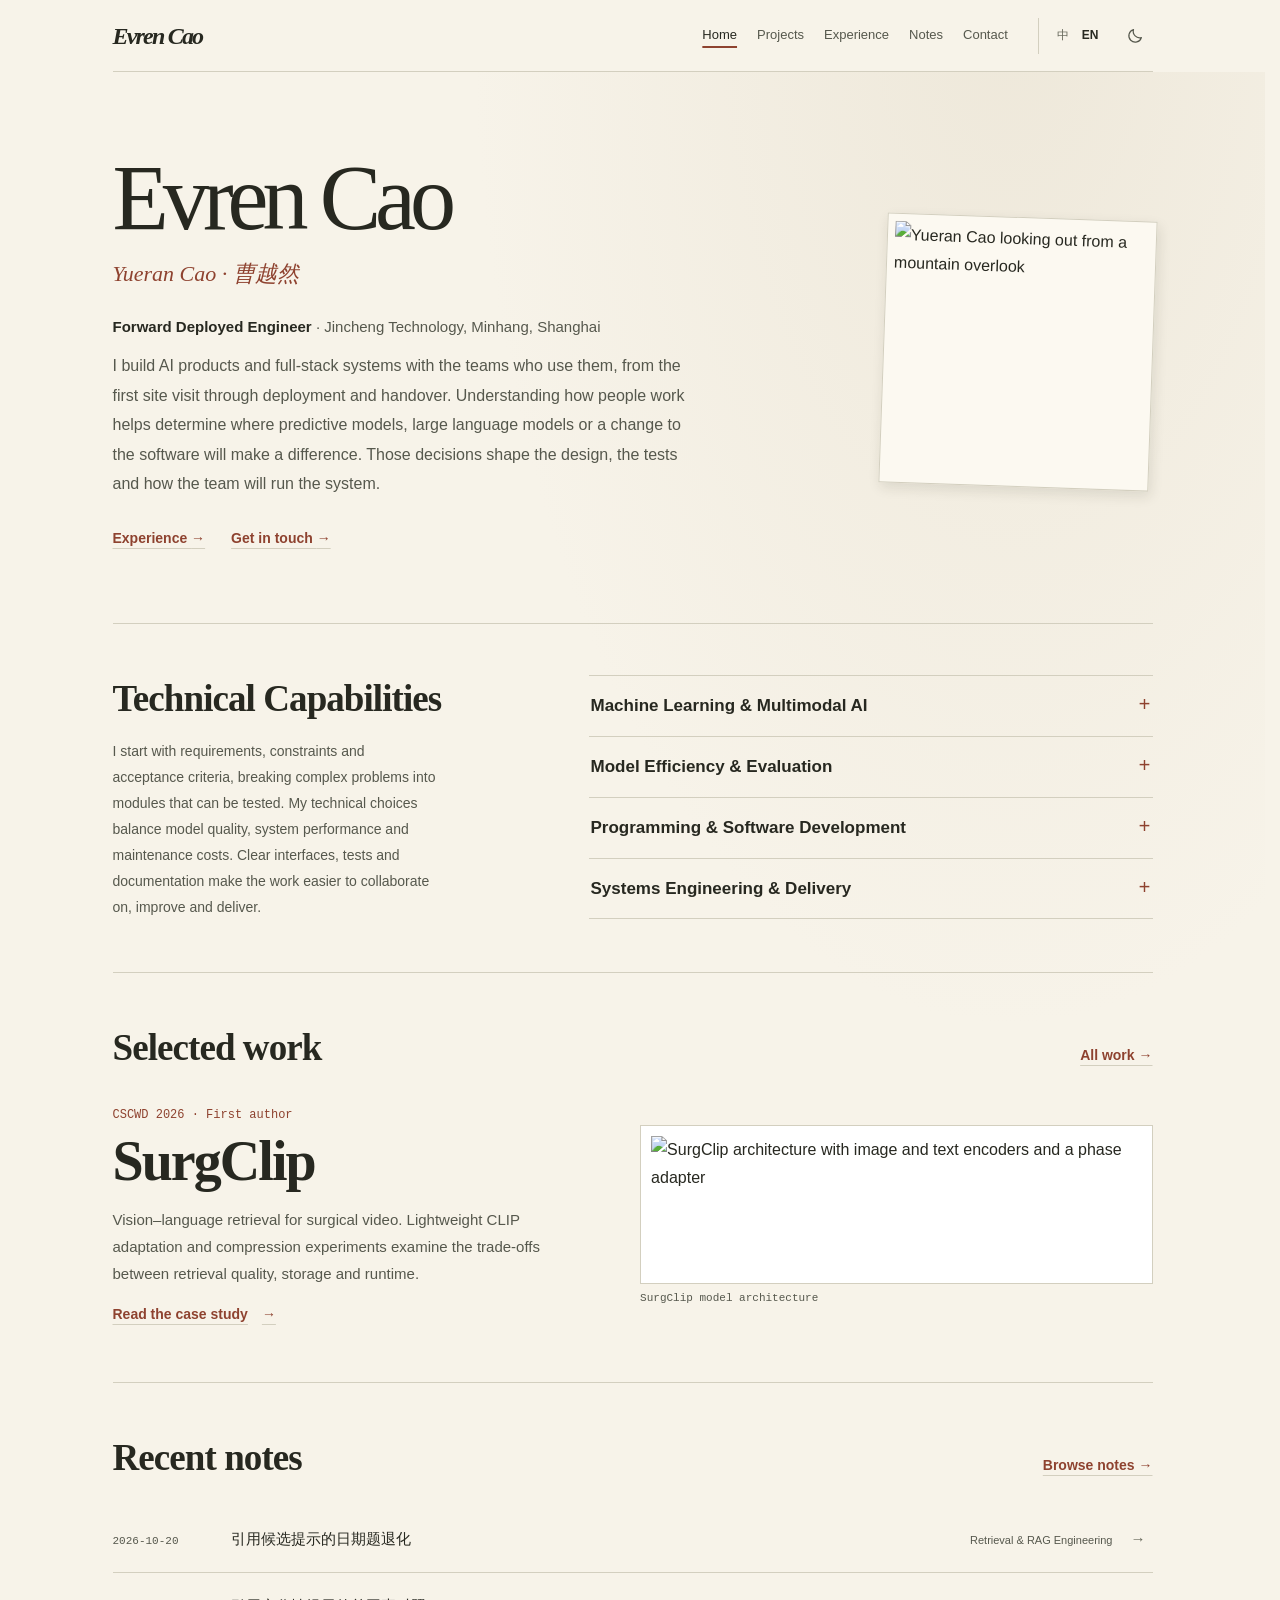
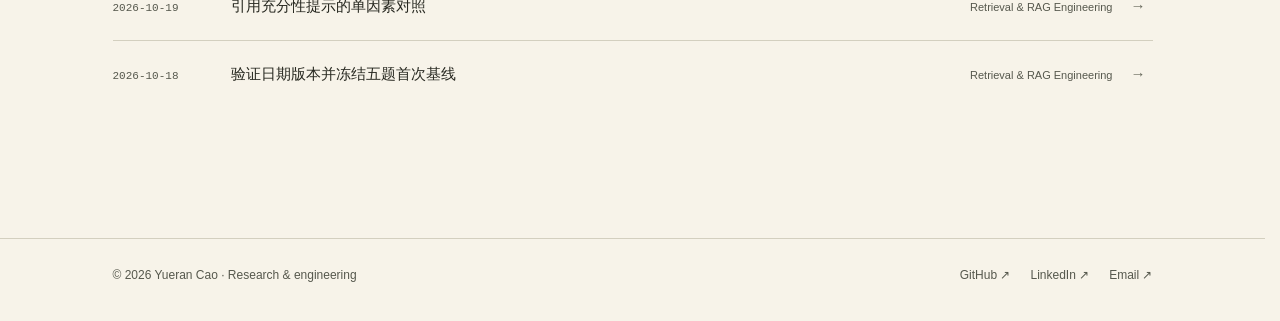
==== commit 4f116e0c: "Expand bilingual field engineering experience from client discovery through system handover" ====
--- a/en/index.html
+++ b/en/index.html
@@ -6,7 +6,7 @@
 <meta property="og:image" content="https://yuerancao2001.github.io/assets/portfolio/og.png?v=work-focus-20261020"><meta property="og:image:width" content="1200"><meta property="og:image:height" content="630"><meta property="og:image:alt" content="Yueran Cao — AI Engineering & Software Systems">
 <meta name="twitter:card" content="summary_large_image"><meta name="twitter:title" content="Yueran Cao · Research &amp; Engineering"><meta name="twitter:description" content="Yueran (Evren) Cao, Forward Deployed Engineer at Jincheng Technology. AI engineering, full-stack development and end-to-end delivery, turning complex requirements into working products and systems."><meta name="twitter:image" content="https://yuerancao2001.github.io/assets/portfolio/og.png?v=work-focus-20261020">
 <link rel="canonical" href="https://yuerancao2001.github.io/en/"><link rel="alternate" hreflang="zh-CN" href="https://yuerancao2001.github.io/"><link rel="alternate" hreflang="en" href="https://yuerancao2001.github.io/en/"><link rel="alternate" hreflang="x-default" href="https://yuerancao2001.github.io/">
-<link rel="icon" type="image/svg+xml" href="/assets/favicon.svg?v=folio-20261118">
+<link rel="icon" type="image/svg+xml" href="/assets/favicon.svg?v=evren-rust-e">
 <script>try{const p=localStorage.getItem('portfolio-theme');document.documentElement.dataset.theme=p&&p!=='system'?p:(matchMedia('(prefers-color-scheme:dark)').matches?'dark':'light')}catch{}</script>
 <link rel="stylesheet" href="/assets/portfolio/site.css?v=folio-20261118">
 <script type="application/ld+json">{"@context":"https://schema.org","@type":"Person","name":"Yueran Cao","alternateName":"Evren Cao","url":"https://yuerancao2001.github.io/","image":"https://avatars.githubusercontent.com/u/88085354?v=4","jobTitle":"Forward Deployed Engineer","worksFor":{"@type":"Organization","name":"Jincheng Technology"},"alumniOf":[{"@type":"CollegeOrUniversity","name":"Georgetown University"},{"@type":"CollegeOrUniversity","name":"Xi'an Jiaotong-Liverpool University"}],"sameAs":["https://github.com/YueranCao2001","https://www.linkedin.com/in/yueran-cao-50bb88328/","https://www.kaggle.com/yuerancao2001","https://huggingface.co/YueranCao2001"]}</script>
@@ -17,7 +17,7 @@
     <div class="intro-name"><h1 id="home-title">Evren Cao</h1><p class="alternate-name">Yueran Cao · 曹越然</p></div>
     <div class="intro-bio">
       <p class="job-line">Forward Deployed Engineer <span>· Jincheng Technology, Minhang, Shanghai</span></p>
-      <p class="hero-copy">I specialize in AI engineering, full-stack development and end-to-end delivery. I bring together machine learning, product thinking and systems engineering to turn complex requirements into working, extensible products and systems. From solution design and model optimization to full-stack implementation and deployment, I balance performance, reliability and engineering quality to deliver practical business value.</p>
+      <p class="hero-copy">I build AI products and full-stack systems with the teams who use them, from the first site visit through deployment and handover. Understanding how people work helps determine where predictive models, large language models or a change to the software will make a difference. Those decisions shape the design, the tests and how the team will run the system.</p>
       <div class="intro-links"><a href="#experience">Experience <span aria-hidden="true">→</span></a><a href="#contact">Get in touch <span aria-hidden="true">→</span></a></div>
     </div>
     <div class="portrait-print"><img width="460" height="460" alt="Yueran Cao looking out from a mountain overlook" fetchpriority="high" src="https://avatars.githubusercontent.com/u/88085354?v=4&s=460"></div>
@@ -25,5 +25,5 @@
 <noscript><div class="container noscript-message"><p>Interactive navigation and the notebook reader require JavaScript. You can also explore the original work below.</p><p><a href="https://github.com/YueranCao2001/surgclip">SurgClip ↗</a> · <a href="https://github.com/YueranCao2001/learning-record">Learning notes ↗</a> · <a href="mailto:yuerancao2001@163.com">Email ↗</a></p></div></noscript>
 <footer class="site-footer" id="site-footer"><div class="container footer-inner"><span>© 2026 Yueran Cao</span><div class="footer-links"><a href="https://github.com/YueranCao2001">GitHub ↗</a><a href="mailto:yuerancao2001@163.com">Email ↗</a></div></div></footer>
 <div class="reading-progress" id="reading-progress" aria-hidden="true" hidden></div><div id="toast" class="toast" role="status" aria-live="polite" hidden></div>
-<script type="module" src="/assets/portfolio/app.js?v=folio-20261118"></script>
+<script type="module" src="/assets/portfolio/app.js?v=fde-discovery-20261118"></script>
 </body></html>
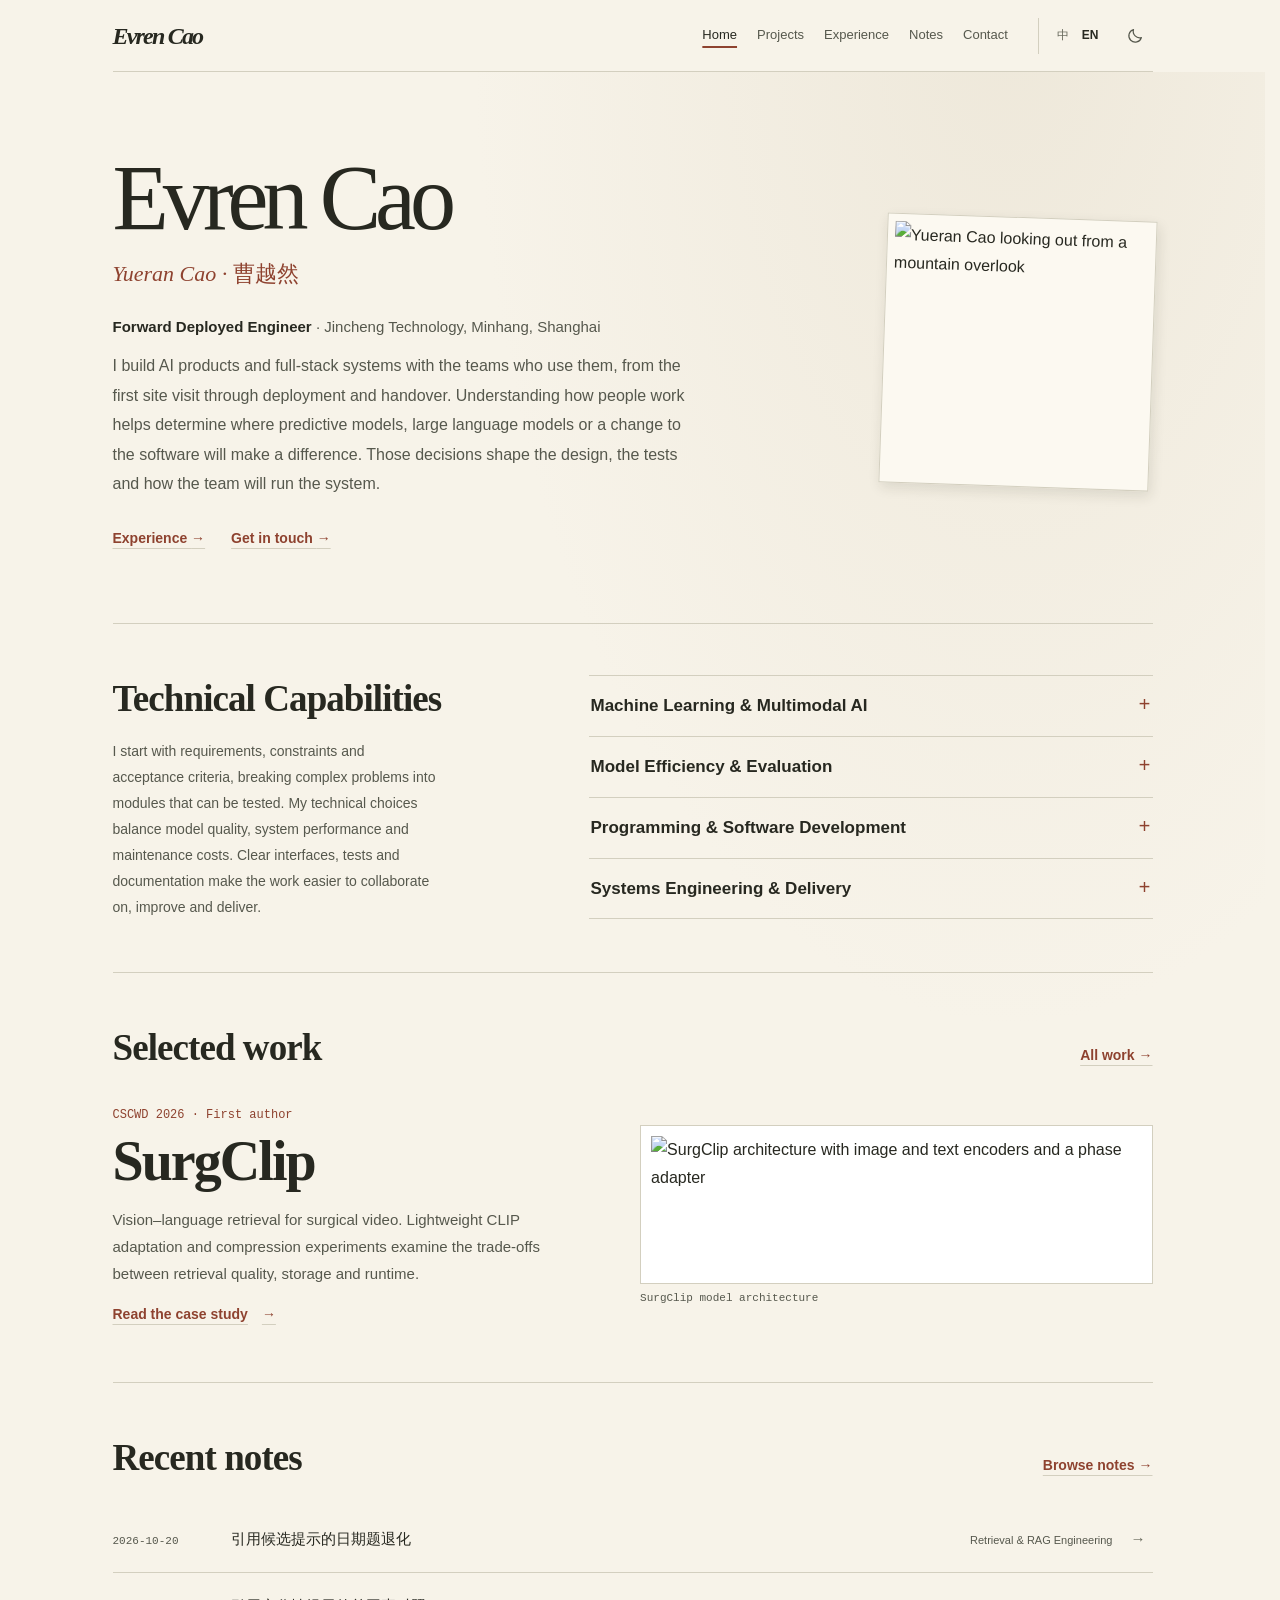
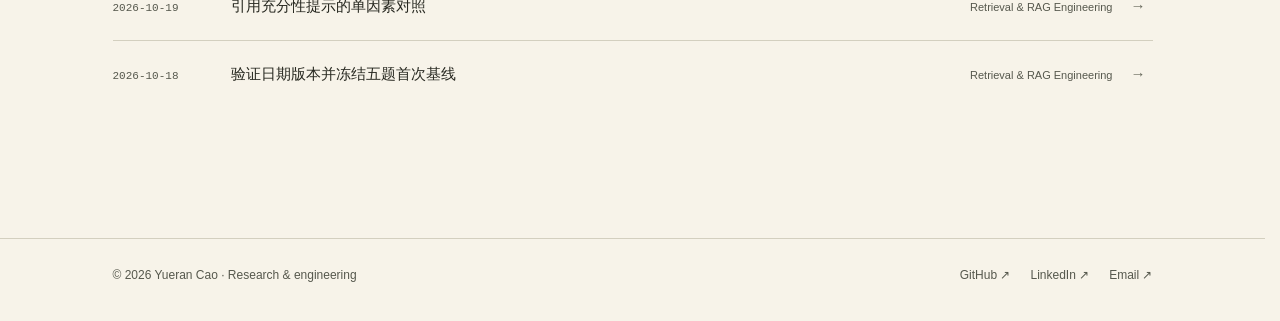
==== commit 7e4718e7: "Set the Chinese name upright on the English homepage" ====
--- a/en/index.html
+++ b/en/index.html
@@ -8,13 +8,13 @@
 <link rel="canonical" href="https://yuerancao2001.github.io/en/"><link rel="alternate" hreflang="zh-CN" href="https://yuerancao2001.github.io/"><link rel="alternate" hreflang="en" href="https://yuerancao2001.github.io/en/"><link rel="alternate" hreflang="x-default" href="https://yuerancao2001.github.io/">
 <link rel="icon" type="image/svg+xml" href="/assets/favicon.svg?v=evren-rust-e">
 <script>try{const p=localStorage.getItem('portfolio-theme');document.documentElement.dataset.theme=p&&p!=='system'?p:(matchMedia('(prefers-color-scheme:dark)').matches?'dark':'light')}catch{}</script>
-<link rel="stylesheet" href="/assets/portfolio/site.css?v=folio-20261118">
+<link rel="stylesheet" href="/assets/portfolio/site.css?v=name-upright">
 <script type="application/ld+json">{"@context":"https://schema.org","@type":"Person","name":"Yueran Cao","alternateName":"Evren Cao","url":"https://yuerancao2001.github.io/","image":"https://avatars.githubusercontent.com/u/88085354?v=4","jobTitle":"Forward Deployed Engineer","worksFor":{"@type":"Organization","name":"Jincheng Technology"},"alumniOf":[{"@type":"CollegeOrUniversity","name":"Georgetown University"},{"@type":"CollegeOrUniversity","name":"Xi'an Jiaotong-Liverpool University"}],"sameAs":["https://github.com/YueranCao2001","https://www.linkedin.com/in/yueran-cao-50bb88328/","https://www.kaggle.com/yuerancao2001","https://huggingface.co/YueranCao2001"]}</script>
 </head><body data-initial-view="home">
 <a class="skip-link" href="#main">Skip to main content</a>
 <header class="site-header" id="site-header"><div class="container header-inner"><a class="brand" href="#home"><span class="wordmark">Evren Cao</span></a><nav class="primary-nav" aria-label="Main navigation"><a href="#home" aria-current="page">Home</a><a href="#projects">Projects</a><a href="#experience">Experience</a><a href="#learning">Notes</a><a href="#contact">Contact</a></nav><div class="header-controls"><div class="language-switch"><button type="button" data-language="zh" aria-pressed="false">中</button><button type="button" data-language="en" aria-pressed="true">EN</button></div></div></div></header>
 <main id="main" tabindex="-1"><div class="container home-page"><section class="portrait-intro" aria-labelledby="home-title">
-    <div class="intro-name"><h1 id="home-title">Evren Cao</h1><p class="alternate-name">Yueran Cao · 曹越然</p></div>
+    <div class="intro-name"><h1 id="home-title">Evren Cao</h1><p class="alternate-name">Yueran Cao · <span lang="zh-CN" translate="no">曹越然</span></p></div>
     <div class="intro-bio">
       <p class="job-line">Forward Deployed Engineer <span>· Jincheng Technology, Minhang, Shanghai</span></p>
       <p class="hero-copy">I build AI products and full-stack systems with the teams who use them, from the first site visit through deployment and handover. Understanding how people work helps determine where predictive models, large language models or a change to the software will make a difference. Those decisions shape the design, the tests and how the team will run the system.</p>
@@ -25,5 +25,5 @@
 <noscript><div class="container noscript-message"><p>Interactive navigation and the notebook reader require JavaScript. You can also explore the original work below.</p><p><a href="https://github.com/YueranCao2001/surgclip">SurgClip ↗</a> · <a href="https://github.com/YueranCao2001/learning-record">Learning notes ↗</a> · <a href="mailto:yuerancao2001@163.com">Email ↗</a></p></div></noscript>
 <footer class="site-footer" id="site-footer"><div class="container footer-inner"><span>© 2026 Yueran Cao</span><div class="footer-links"><a href="https://github.com/YueranCao2001">GitHub ↗</a><a href="mailto:yuerancao2001@163.com">Email ↗</a></div></div></footer>
 <div class="reading-progress" id="reading-progress" aria-hidden="true" hidden></div><div id="toast" class="toast" role="status" aria-live="polite" hidden></div>
-<script type="module" src="/assets/portfolio/app.js?v=fde-discovery-20261118"></script>
+<script type="module" src="/assets/portfolio/app.js?v=name-upright"></script>
 </body></html>
--- a/assets/portfolio/site.css
+++ b/assets/portfolio/site.css
@@ -70,6 +70,7 @@
 }
 :lang(zh-CN) .intro-name h1 { letter-spacing: .005em; }
 .alternate-name { font: italic 22px/1.3 var(--display); color: var(--accent); }
+.alternate-name [lang="zh-CN"] { font-style: normal; }
 .intro-bio { grid-area: bio; min-width: 0; }
 .job-line { font-size: 15px; font-weight: 620; line-height: 1.6; margin: 26px 0 12px; }
 .job-line span { font-weight: 450; color: var(--muted); }
@@ -176,3 +177,30 @@
   .intro-links { display: none; }
   :root, :root[data-theme="dark"] { --bg:white; --surface:white; --text:black; --muted:#444; --line:#ccc; }
 }
+
+/* Keep the wordmark legible alongside the translated employer name. */
+.experience.current .employer-identity {
+  display: grid;
+  grid-template-columns: max-content minmax(0, 1fr);
+  align-items: center;
+  gap: 12px;
+  margin: 10px 0 16px;
+}
+.employer-logo {
+  box-sizing: content-box;
+  display: block;
+  width: 108px;
+  height: 36px;
+  padding: 4px 6px;
+  background: #faf8f1;
+  border: 1px solid var(--line);
+  border-radius: 4px;
+}
+@media (max-width: 480px) {
+  .experience.current .employer-identity { gap: 9px; }
+  .employer-logo { width: 90px; height: 30px; }
+}
+
+/* Keep each course and its date range together when the dates wrap. */
+.course-terms { display: flex; flex-wrap: wrap; gap: 2px 20px; margin: 0 0 12px; }
+.course-terms > span { white-space: nowrap; }
